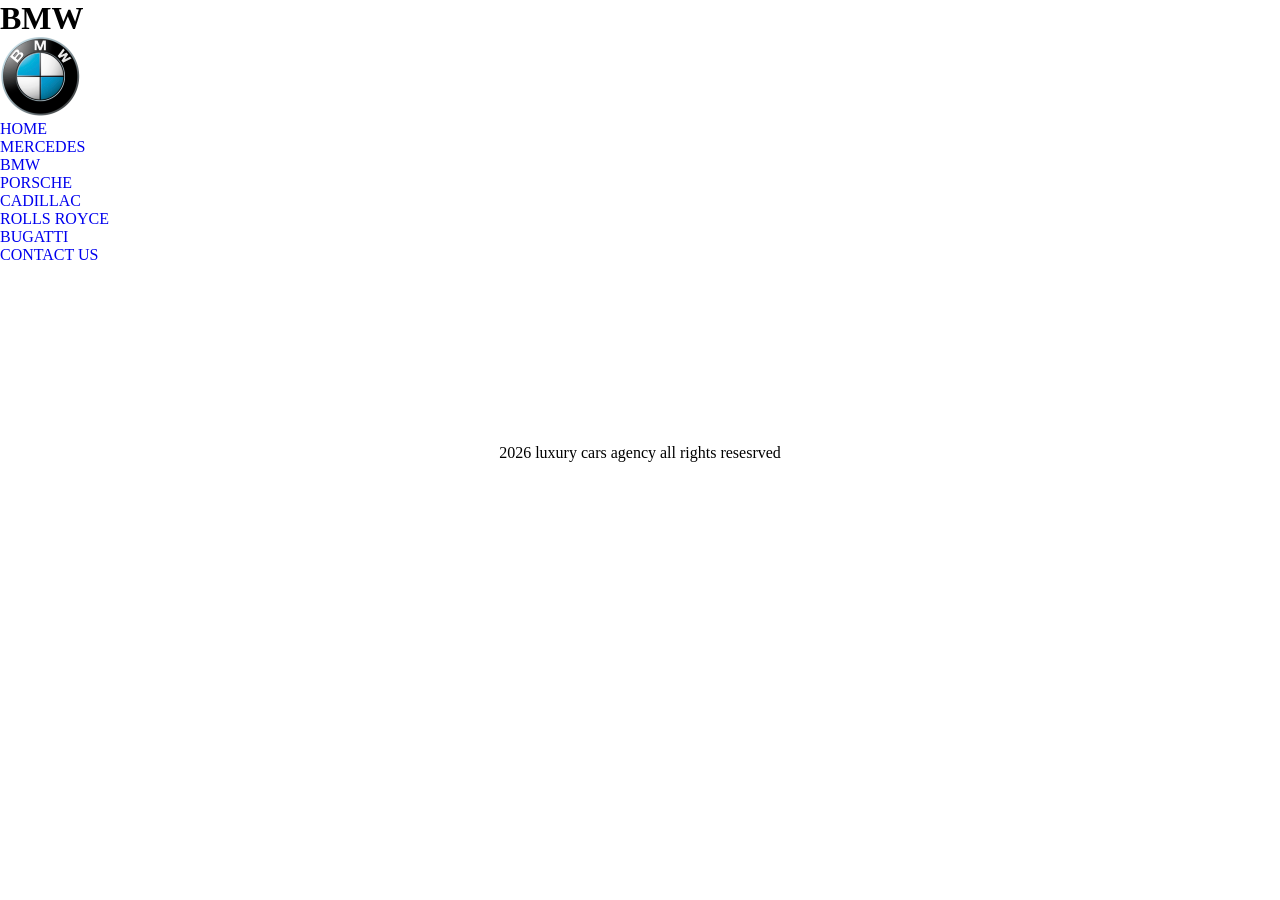
==== BMW.html @ d749b59b "Add files via upload mohamed mahfouz -first upload" ====
<!DOCTYPE html>
<html>
    <head>
    <title>Luxury Cars Agency </title>
    <meta charset="UTF-8" />
    <meta name="description" content="here you can buy comfort" />
    <link rel="stylesheet" href="style.css">
     <meta name="viewport" content="width=device-width, initial-scale=1.0">
</head>
<body class="1">
    <header> 
        <h1> BMW </h1>
        <img src="photos/photo_2026-04-23_11-34-03.jpg" class="logo">
        <nav> 
            <ul>
                 <li><a href="index.html" >HOME</a></li>
                <li><a href="mercedes.html" > MERCEDES </a></li>
                <li><a href="BMW.html" > BMW </a></li>
                <li><a href="porshe.html" > PORSCHE </a> </li>
                <li><a href="cadillac.html" > CADILLAC </a> </li>
                <li><a href="Rolls royce.html"> ROLLS ROYCE </a> </li>
                <li><a href="Bugatti.html" > BUGATTI </a></li>
                <li><a href="contact us.html" > CONTACT US </a></li>
            </ul>
        </nav>
    </header>
 <footer>
        <p>2026 luxury cars agency all rights resesrved </p>
    </footer>
</body>
</html>
---- style.css ----
* {
    margin: 0;
    padding: 0;
    box-sizing: border-box; 
    text-decoration: none;
}
.logo{
    width: 80px;
    height: auto;
    object-fit: contain;
}
body p footer {
    font-family: 'Segoe UI', Tahoma, Geneva, Verdana, sans-serif;
}

























































footer {
    text-align: center;
    padding: 30px;
    color: black;
    margin-top: 150px;
}
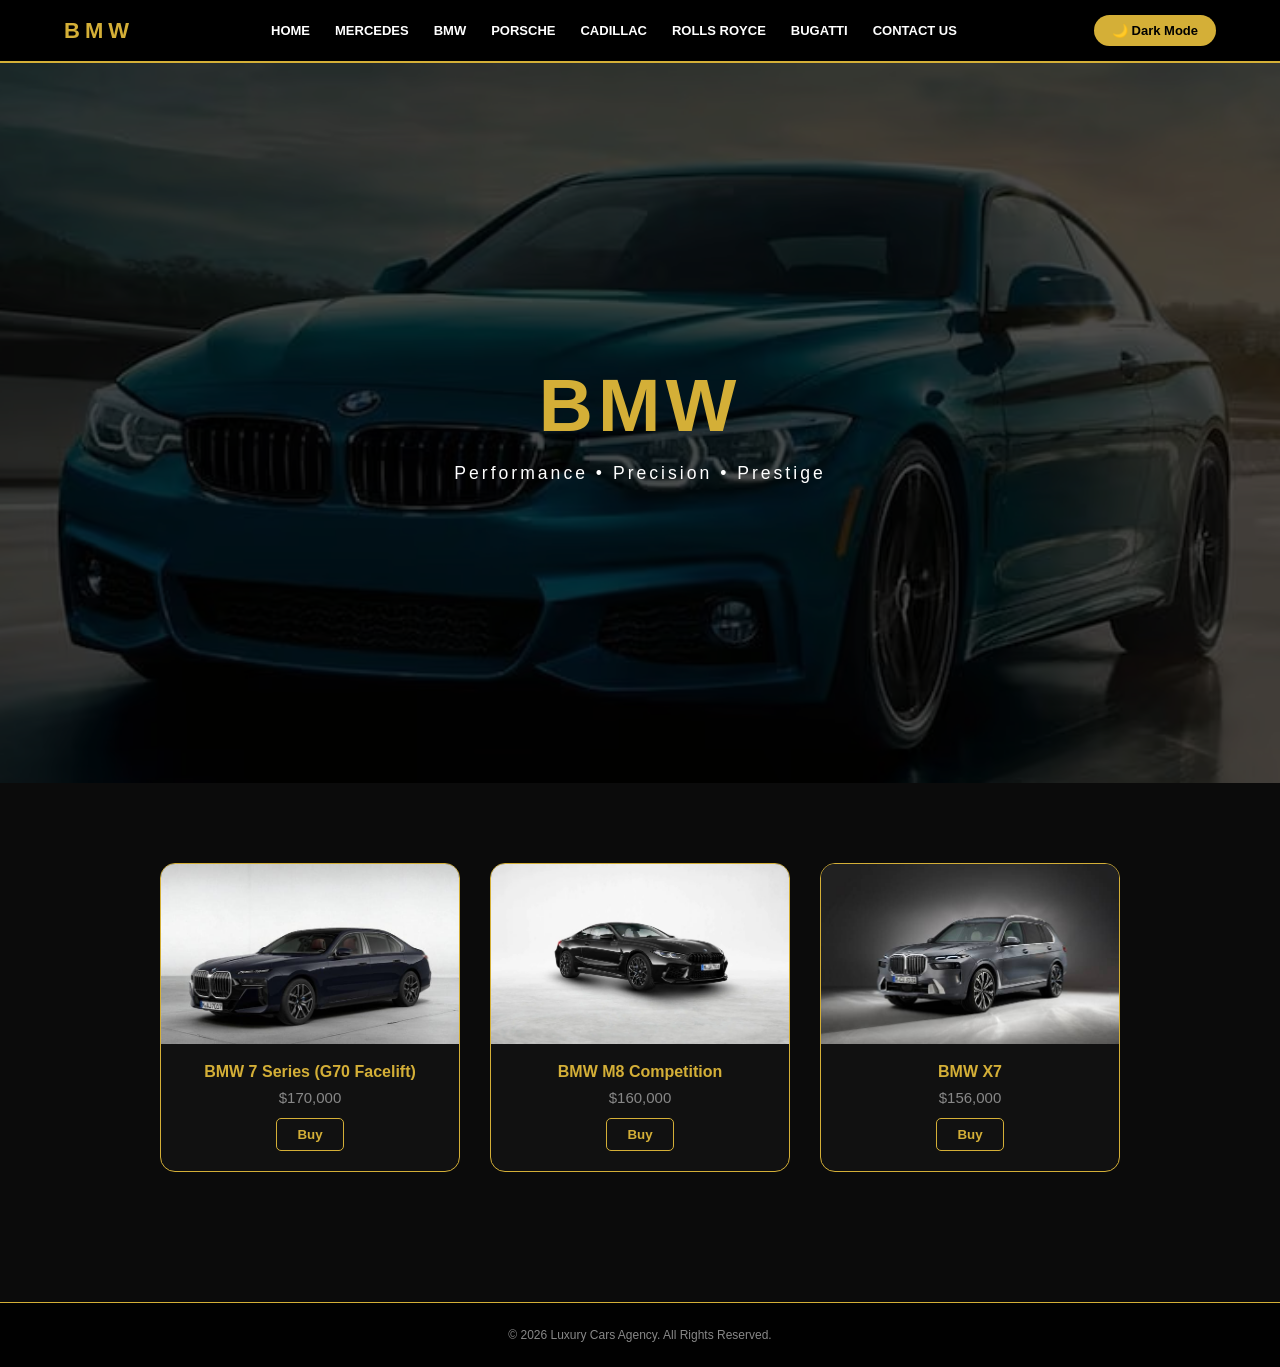
==== commit b0fb007e: "Ahmed Walid" ====
--- a/BMW.html
+++ b/BMW.html
@@ -1,31 +1,73 @@
 <!DOCTYPE html>
-<html>
-    <head>
-    <title>Luxury Cars Agency </title>
-    <meta charset="UTF-8" />
-    <meta name="description" content="here you can buy comfort" />
+<html lang="en">
+<head>
+    <meta charset="UTF-8">
+    <meta name="viewport" content="width=device-width, initial-scale=1.0">
+    <meta name="description" content="Luxury Cars Agency - BMW Collection">
+    <title>BMW | Luxury Cars Agency</title>
     <link rel="stylesheet" href="style.css">
-     <meta name="viewport" content="width=device-width, initial-scale=1.0">
 </head>
-<body class="1">
-    <header> 
-        <h1> BMW </h1>
-        <img src="photos/photo_2026-04-23_11-34-03.jpg" class="logo">
-        <nav> 
+<body>
+
+    <!-- ===== HEADER ===== -->
+    <header id="main-header">
+        <h1 id="site-logo">BMW</h1>
+
+        <nav id="main-nav">
             <ul>
-                 <li><a href="index.html" >HOME</a></li>
-                <li><a href="mercedes.html" > MERCEDES </a></li>
-                <li><a href="BMW.html" > BMW </a></li>
-                <li><a href="porshe.html" > PORSCHE </a> </li>
-                <li><a href="cadillac.html" > CADILLAC </a> </li>
-                <li><a href="Rolls royce.html"> ROLLS ROYCE </a> </li>
-                <li><a href="Bugatti.html" > BUGATTI </a></li>
-                <li><a href="contact us.html" > CONTACT US </a></li>
+                <li><a href="index.html">HOME</a></li>
+                <li><a href="mercedes.html">MERCEDES</a></li>
+                <li><a href="BMW.html">BMW</a></li>
+                <li><a href="porshe.html">PORSCHE</a></li>
+                <li><a href="cadillac.html">CADILLAC</a></li>
+                <li><a href="Rolls royce.html">ROLLS ROYCE</a></li>
+                <li><a href="Bugatti.html">BUGATTI</a></li>
+                <li><a href="contact us.html">CONTACT US</a></li>
             </ul>
         </nav>
+
+        <!-- Theme Toggle - Top Right -->
+        <button id="theme-btn">🌙 Dark Mode</button>
     </header>
- <footer>
-        <p>2026 luxury cars agency all rights resesrved </p>
+
+    <!-- ===== HERO SECTION ===== -->
+    <section id="hero-section" style="background-image: url('photos/2020-BMW-M5-Driving-Down-Highway.avif');">
+        <div class="hero-overlay"></div>
+        <h2 class="hero-title">BMW</h2>
+        <p class="hero-subtitle">Performance • Precision • Prestige</p>
+    </section>
+
+    <!-- ===== CARS GRID ===== -->
+    <section id="cars-section">
+
+        <div class="car-card" id="card-bmw-7series">
+            <img class="car-image" src="photos/bmw 7.jpg" alt="BMW 7 Series">
+            <h3 class="car-name">BMW 7 Series (G70 Facelift)</h3>
+            <p class="car-price">$170,000</p>
+            <button class="btn-buy">Buy</button>
+        </div>
+
+        <div class="car-card" id="card-bmw-m8">
+            <img class="car-image" src="photos/bmw m8.jpg" alt="BMW M8 Competition">
+            <h3 class="car-name">BMW M8 Competition</h3>
+            <p class="car-price">$160,000</p>
+            <button class="btn-buy">Buy</button>
+        </div>
+
+        <div class="car-card" id="card-bmw-x7">
+            <img class="car-image" src="photos/bmw x7.jpg" alt="BMW X7">
+            <h3 class="car-name">BMW X7</h3>
+            <p class="car-price">$156,000</p>
+            <button class="btn-buy">Buy</button>
+        </div>
+
+    </section>
+
+    <!-- ===== FOOTER ===== -->
+    <footer id="main-footer">
+        <p>&copy; 2026 Luxury Cars Agency. All Rights Reserved.</p>
     </footer>
+
+    <script src="Java Script.js"></script>
 </body>
 </html>
--- a/style.css
+++ b/style.css
@@ -1,77 +1,357 @@
+/* ===========================
+   LUXURY CARS AGENCY - style.css
+   =========================== */
+ 
+/* --- CSS Variables (Dark Mode Default) --- */
+:root {
+    --bg-image: url('photos/photo_2026-04-23_11-04-12.jpg');
+    --bg-color: #0b0b0b;
+    --header-bg: rgba(0, 0, 0, 0.95);
+    --accent-color: #d4af37;
+    --text-primary: #ffffff;
+    --text-secondary: #888888;
+    --border-color: #333333;
+    --card-bg: #111111;
+    --overlay: rgba(0, 0, 0, 0.7);
+    --overlay-color: rgba(26, 26, 26, 0.85);
+    --input-bg: rgba(255, 255, 255, 0.05);
+}
+
+/* --- Light Mode Variables --- */
+[data-theme="light"] {
+    --bg-color: #f4f4f4;
+    --header-bg: #ffffff;
+    --accent-color: #005f73;
+    --text-primary: #222222;
+    --text-secondary: #555555;
+    --border-color: #dddddd;
+    --card-bg: #f8f9fa;
+    --overlay: rgba(255, 255, 255, 0.4);
+    --overlay-color: rgba(245, 245, 245, 0.95);
+    --input-bg: #ffffff;
+}
+ 
+/* --- Reset --- */
 * {
     margin: 0;
     padding: 0;
-    box-sizing: border-box; 
+    box-sizing: border-box;
     text-decoration: none;
 }
-.logo{
-    width: 80px;
-    height: auto;
-    object-fit: contain;
-}
-body p footer {
+ 
+/* --- Body --- */
+body {
+    background-color: var(--bg-color);
+    color: var(--text-primary);
     font-family: 'Segoe UI', Tahoma, Geneva, Verdana, sans-serif;
-}
-
-
-
-
-
-
-
-
-
-
-
-
-
-
-
-
-
-
-
-
-
-
-
-
-
-
-
-
-
-
-
-
-
-
-
-
-
-
-
-
-
-
-
-
-
-
-
-
-
-
-
-
-
-
-
-
-
-footer {
+    transition: all 0.4s ease;
+    overflow-x: hidden;
+}
+ 
+/* ===========================
+   HEADER
+   =========================== */
+#main-header {
+    display: flex;
+    justify-content: space-between;
+    align-items: center;
+    padding: 15px 5%;
+    background-color: var(--header-bg);
+    border-bottom: 2px solid var(--accent-color);
+    position: sticky;
+    top: 0;
+    z-index: 1000;
+    transition: background-color 0.4s;
+}
+ 
+#site-logo {
+    color: var(--accent-color);
+    letter-spacing: 5px;
+    font-size: 22px;
+    font-weight: bold;
+}
+ 
+/* --- Theme Toggle Button (Top Right) --- */
+#theme-btn {
+    background: var(--accent-color);
+    color: #000;
+    border: none;
+    padding: 8px 18px;
+    border-radius: 20px;
+    cursor: pointer;
+    font-weight: bold;
+    font-size: 13px;
+    transition: 0.3s;
+    white-space: nowrap;
+    order: 3;
+}
+ 
+#theme-btn:hover {
+    opacity: 0.85;
+    transform: translateY(-1px);
+}
+ 
+/* --- Navigation --- */
+#main-nav{
+    /* position: absolute;
+    left: 50%;
+    transform: translateX(-50%); */
+}
+#main-nav ul {
+    list-style: none;
+    padding: 0;
+    display: flex;
+    flex-wrap: wrap;
+    gap: 5px;
+}
+
+#main-nav ul li a {
+    display: inline-block;
+    color: var(--text-primary);
+    font-weight: bold;
+    font-size: 13px;
+    padding: 5px 10px;
+    transition: 0.3s;
+    text-decoration: none;
+}
+ 
+#main-nav ul li a:hover {
+    color: var(--accent-color);
+    transform: scale(1.2);
+
+}
+ 
+/* ===========================
+   HERO SECTION
+   =========================== */
+#hero-section {
+    height: 80vh;
+    background-size: cover;
+    background-position: center;
+    background-attachment: fixed;
+    display: flex;
+    flex-direction: column;
+    justify-content: center;
+    align-items: center;
+    position: relative;
     text-align: center;
-    padding: 30px;
-    color: black;
-    margin-top: 150px;
+}
+ 
+#hero-section .hero-overlay {
+    position: absolute;
+    width: 100%;
+    height: 100%;
+    background: var(--overlay);
+}
+ 
+#hero-section .hero-title {
+    font-size: clamp(36px, 7vw, 75px);
+    color: var(--accent-color);
+    z-index: 1;
+    text-transform: uppercase;
+    letter-spacing: 5px;
+}
+ 
+#hero-section .hero-subtitle {
+    z-index: 1;
+    font-size: 1.1rem;
+    letter-spacing: 3px;
+    margin-top: 15px;
+    color: var(--text-primary);
+}
+ 
+/* ===========================
+   CARS GRID SECTION
+   =========================== */
+#cars-section {
+    display: flex;
+    flex-wrap: wrap;
+    justify-content: center;
+    gap: 30px;
+    padding: 80px 20px;
+}
+ 
+/* --- Car Card --- */
+.car-card {
+    width: 300px;
+    background: var(--card-bg);
+    border: 1px solid var(--accent-color);
+    border-radius: 15px;
+    overflow: hidden;
+    transition: 0.4s;
+    text-align: center;
+    padding-bottom: 20px;
+}
+ 
+.car-card:hover {
+    transform: translateY(-10px);
+    box-shadow: 0 10px 25px rgba(0, 0, 0, 0.35);
+}
+ 
+.car-card .car-image {
+    width: 100%;
+    height: 180px;
+    object-fit: cover;
+}
+ 
+.car-card .car-name {
+    margin: 15px 10px 8px;
+    color: var(--accent-color);
+    font-size: 16px;
+}
+ 
+.car-card .car-price {
+    color: var(--text-secondary);
+    margin-bottom: 12px;
+    font-size: 15px;
+}
+ 
+.btn-buy {
+    padding: 8px 20px;
+    background: transparent;
+    border: 1px solid var(--accent-color);
+    color: var(--accent-color);
+    cursor: pointer;
+    font-weight: bold;
+    border-radius: 5px;
+    transition: 0.3s;
+}
+ 
+.btn-buy:hover {
+    background: var(--accent-color);
+    color: #fff;
+}
+ 
+/* ===========================
+   INDEX PAGE - MAIN SECTIONS
+   =========================== */
+.index-body{
+
+    background-image: var(--bg-image);
+    background-size: cover;
+    background-attachment: fixed;
+    background-position: center;
+    font-family: 'Segoe UI', Tahoma, Geneva, Verdana, sans-serif;
+    color: var(--main-text);
+    margin: 0;
+    padding: 0;
+    transition: all 0.5s ease; 
+
+}
+
+#main-content {
+    padding: 20px;
+}
+ 
+.content-section {
+    background: var(--overlay-color);
+    backdrop-filter: blur(10px);
+    border: 1px solid var(--accent-color);
+    border-radius: 15px;
+    padding: 40px;
+    margin: 40px auto;
+    width: 70%;
+    text-align: center;
+    color: var(--accent-color);
+}
+ 
+#welcome-section h2,
+#audio-section span,
+#search-section h2,
+#booking-section h2 {
+    color: var(--accent-color);
+    letter-spacing: 2px;
+    margin-bottom: 15px;
+    display: block;
+}
+ 
+#welcome-section p {
+    color: var(--text-primary);
+    line-height: 1.8;
+    font-size: 15px;
+}
+ 
+/* --- Forms (Search & Book) --- */
+.search-form,
+.booking-form {
+    display: flex;
+    flex-wrap: wrap;
+    justify-content: center;
+    gap: 10px;
+    margin-top: 20px;
+}
+ 
+.search-form select,
+.search-form input,
+.booking-form input,
+.booking-form select {
+    background: var(--input-bg);
+    border: 1px solid var(--accent-color);
+    color: var(--text-primary);
+    padding: 12px;
+    border-radius: 5px;
+    width: 220px;
+    font-size: 14px;
+}
+ 
+.btn-luxury {
+    background-color: var(--accent-color);
+    color: #000;
+    border: none;
+    padding: 12px 30px;
+    font-weight: bold;
+    cursor: pointer;
+    transition: 0.4s;
+    border-radius: 5px;
+    text-transform: uppercase;
+}
+ 
+.btn-luxury:hover {
+    transform: translateY(-2px);
+    filter: brightness(1.15);
+}
+ 
+/* ===========================
+   CONTACT PAGE
+   =========================== */
+
+/* ===========================
+   FOOTER
+   =========================== */
+#main-footer {
+    background-color: var(--header-bg);
+    padding: 25px;
+    text-align: center;
+    border-top: 1px solid var(--accent-color);
+    font-size: 12px;
+    color: var(--text-secondary);
+    margin-top: 50px;
+}
+ 
+/* ===========================
+   RESPONSIVE
+   =========================== */
+@media (max-width: 768px) {
+    #main-header {
+        flex-direction: column;
+        gap: 12px;
+        text-align: center;
+    }
+ 
+    #theme-btn {
+        order: 0;
+        align-self: flex-end;
+    }
+ 
+    .content-section {
+        width: 90%;
+        padding: 25px;
+    }
+ 
+    .search-form select,
+    .search-form input,
+    .booking-form input,
+    .booking-form select {
+        width: 100%;
+    }
 }
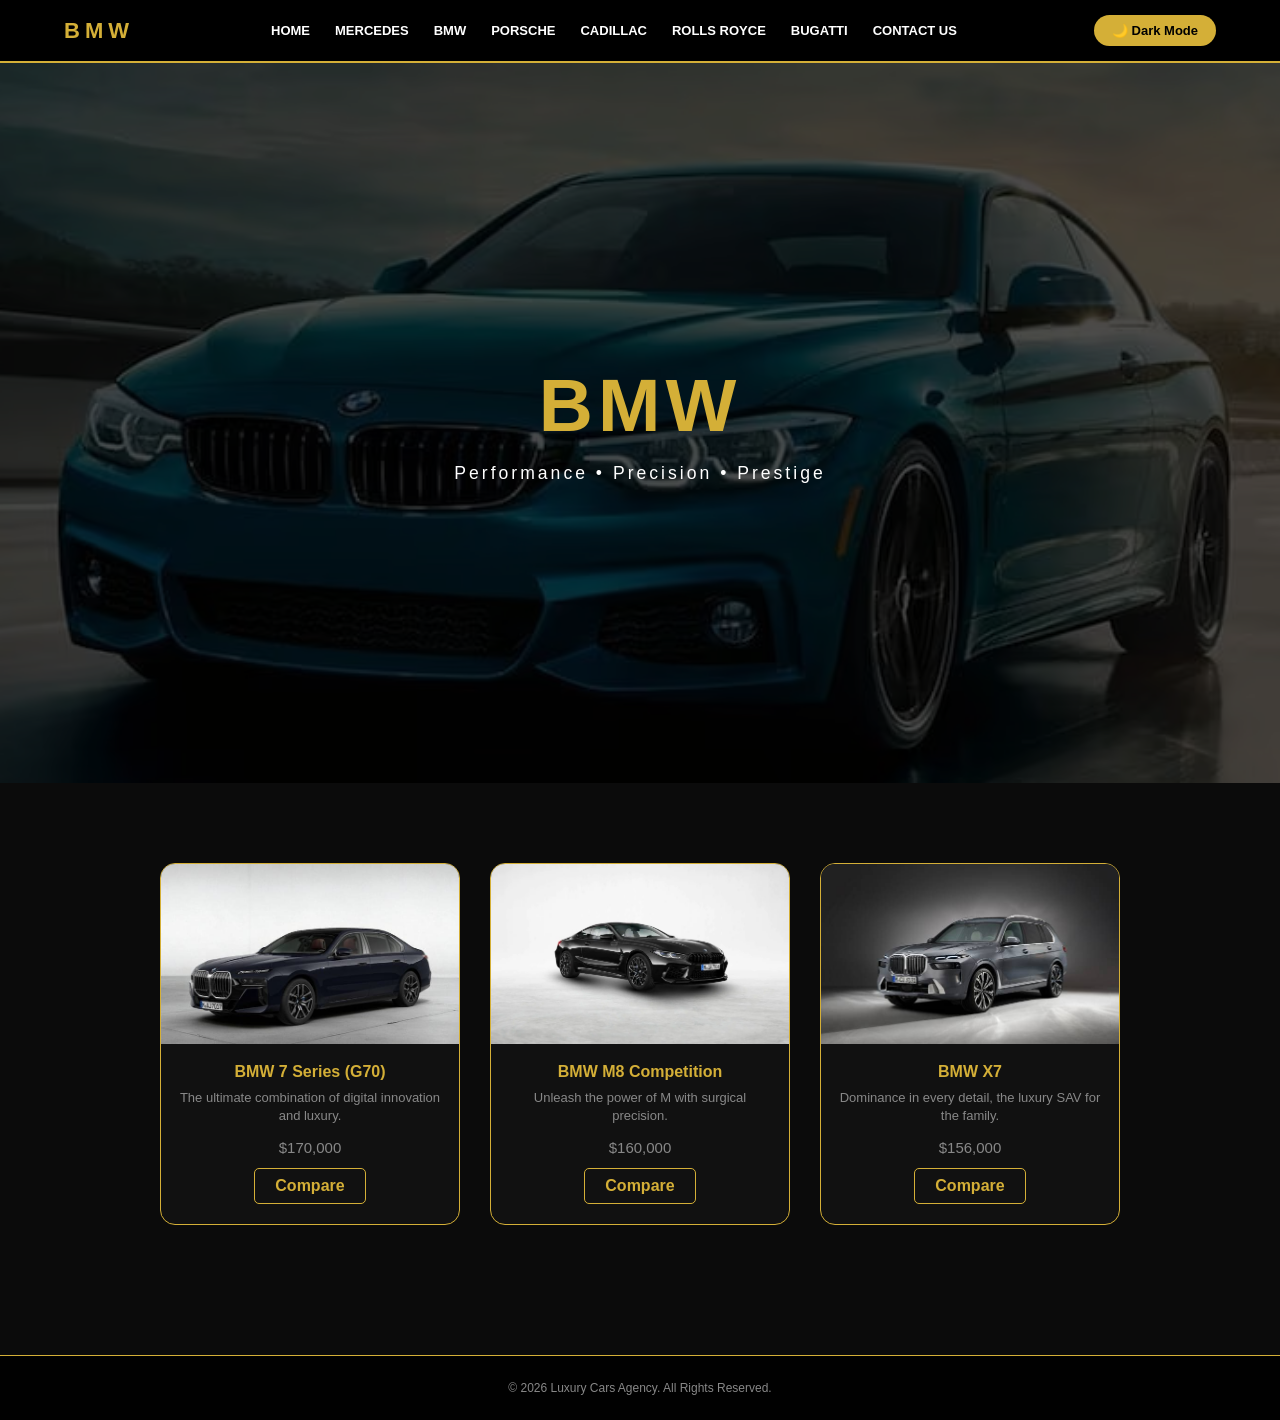
==== commit 204b5505: "mohamed mahfouz (compare file+change layouts+validation)" ====
--- a/BMW.html
+++ b/BMW.html
@@ -15,14 +15,14 @@
 
         <nav id="main-nav">
             <ul>
-                <li><a href="index.html">HOME</a></li>
-                <li><a href="mercedes.html">MERCEDES</a></li>
-                <li><a href="BMW.html">BMW</a></li>
-                <li><a href="porshe.html">PORSCHE</a></li>
-                <li><a href="cadillac.html">CADILLAC</a></li>
-                <li><a href="Rolls royce.html">ROLLS ROYCE</a></li>
-                <li><a href="Bugatti.html">BUGATTI</a></li>
-                <li><a href="contact us.html">CONTACT US</a></li>
+               <li><a href="index.html" >HOME</a></li>
+                <li><a href="mercedes.html" > MERCEDES </a></li>
+                <li><a href="BMW.html" > BMW </a></li>
+                <li><a href="porshe.html" > PORSCHE </a> </li>
+                <li><a href="cadillac.html" > CADILLAC </a> </li>
+                <li><a href="Rolls Royce.html"> ROLLS ROYCE </a> </li>
+                <li><a href="Bugatti.html" > BUGATTI </a></li>
+                <li><a href="contact us.html" > CONTACT US </a></li>
             </ul>
         </nav>
 
@@ -38,36 +38,44 @@
     </section>
 
     <!-- ===== CARS GRID ===== -->
-    <section id="cars-section">
+<section id="cars-section">
 
-        <div class="car-card" id="card-bmw-7series">
-            <img class="car-image" src="photos/bmw 7.jpg" alt="BMW 7 Series">
-            <h3 class="car-name">BMW 7 Series (G70 Facelift)</h3>
-            <p class="car-price">$170,000</p>
-            <button class="btn-buy">Buy</button>
-        </div>
+    <!-- السيارة الأولى -->
+    <div class="car-card" id="card-bmw-7series">
+        <img class="car-image" src="photos/bmw 7.jpg" alt="BMW 7 Series">
+        <h3 class="car-name">BMW 7 Series (G70)</h3>
+        <!-- سطر الوصف -->
+        <p class="car-description">The ultimate combination of digital innovation and luxury.</p>
+        <p class="car-price">$170,000</p>
+        <!-- رابط المقارنة -->
+        <a href="compare.html" class="btn-buy" style="text-decoration: none; display: inline-block;">Compare</a>
+    </div>
 
-        <div class="car-card" id="card-bmw-m8">
-            <img class="car-image" src="photos/bmw m8.jpg" alt="BMW M8 Competition">
-            <h3 class="car-name">BMW M8 Competition</h3>
-            <p class="car-price">$160,000</p>
-            <button class="btn-buy">Buy</button>
-        </div>
+    <!-- السيارة الثانية -->
+    <div class="car-card" id="card-bmw-m8">
+        <img class="car-image" src="photos/bmw m8.jpg" alt="BMW M8 Competition">
+        <h3 class="car-name">BMW M8 Competition</h3>
+        <p class="car-description">Unleash the power of M with surgical precision.</p>
+        <p class="car-price">$160,000</p>
+        <a href="compare.html" class="btn-buy" style="text-decoration: none; display: inline-block;">Compare</a>
+    </div>
 
-        <div class="car-card" id="card-bmw-x7">
-            <img class="car-image" src="photos/bmw x7.jpg" alt="BMW X7">
-            <h3 class="car-name">BMW X7</h3>
-            <p class="car-price">$156,000</p>
-            <button class="btn-buy">Buy</button>
-        </div>
+    <!-- السيارة الثالثة -->
+    <div class="car-card" id="card-bmw-x7">
+        <img class="car-image" src="photos/bmw x7.jpg" alt="BMW X7">
+        <h3 class="car-name">BMW X7</h3>
+        <p class="car-description">Dominance in every detail, the luxury SAV for the family.</p>
+        <p class="car-price">$156,000</p>
+        <a href="compare.html" class="btn-buy" style="text-decoration: none; display: inline-block;">Compare</a>
+    </div>
 
-    </section>
+</section>
 
     <!-- ===== FOOTER ===== -->
     <footer id="main-footer">
         <p>&copy; 2026 Luxury Cars Agency. All Rights Reserved.</p>
     </footer>
 
-    <script src="Java Script.js"></script>
+    <script src="java script.js"></script>
 </body>
 </html>
--- a/style.css
+++ b/style.css
@@ -47,7 +47,20 @@
     transition: all 0.4s ease;
     overflow-x: hidden;
 }
- 
+
+/* تعديل الـ Body */
+body {
+    display: flex;
+    flex-direction: column;
+    min-height: 100vh; /* يخلي الجسم دايماً واخد طول الشاشة */
+    margin: 0;
+}
+
+/* تعديل الـ Main */
+main {
+    flex: 1; /* دي أهم خاصية: بتخلي الـ main يمط وياخد كل المساحة الفاضية ويزق الفوتر لتحت */
+}
+
 /* ===========================
    HEADER
    =========================== */
@@ -199,7 +212,18 @@
     color: var(--accent-color);
     font-size: 16px;
 }
- 
+
+/* ضيف ده تحت ستايل الـ .car-name */
+.car-card .car-description {
+    font-size: 13px;
+    color: var(--text-secondary);
+    padding: 0 15px;
+    margin-bottom: 10px;
+    line-height: 1.4;
+    height: 40px; /* توحيد الارتفاع عشان الكروت تبان صف واحد */
+    overflow: hidden;
+}
+
 .car-card .car-price {
     color: var(--text-secondary);
     margin-bottom: 12px;
@@ -354,4 +378,43 @@
     .booking-form select {
         width: 100%;
     }
-}+}
+
+/* الـ Layout الطبيعي (Dark Mode) مثلاً يكون Grid */
+#cars-section {
+    display: flex;
+    flex-wrap: wrap;
+    flex-direction: row; /* العناصر جنب بعض */
+}
+
+/* --- التغيير اللي هيحصل لما تضغط الزرار (alt-layout) --- */
+/* مثلاً هنخلي العربيات تظهر تحت بعض بشكل طولي (List View) بدل (Grid View) */
+.alt-layout #cars-section {
+    flex-direction: column; 
+    align-items: center;
+}
+
+.alt-layout .car-card {
+    width: 80%; /* الكارت يكبر وياخد عرض الصفحة */
+    display: flex; /* يخلي الصورة جنب الكلام */
+    text-align: left;
+    align-items: center;
+    padding: 10px;
+}
+
+.alt-layout .car-image {
+    width: 300px; /* تصغير الصورة شوية في وضع القائمة */
+    height: 150px;
+    margin-right: 20px;
+}
+
+/* ممكن كمان نغير مكان الـ Navigation */
+.alt-layout #main-header {
+    flex-direction: column; /* المنيو تنزل تحت اللوجو */
+    height: auto;
+}
+
+.cfooter{margin-top:  70px;}
+
+
+#op{color:var(--accent-color) ;}
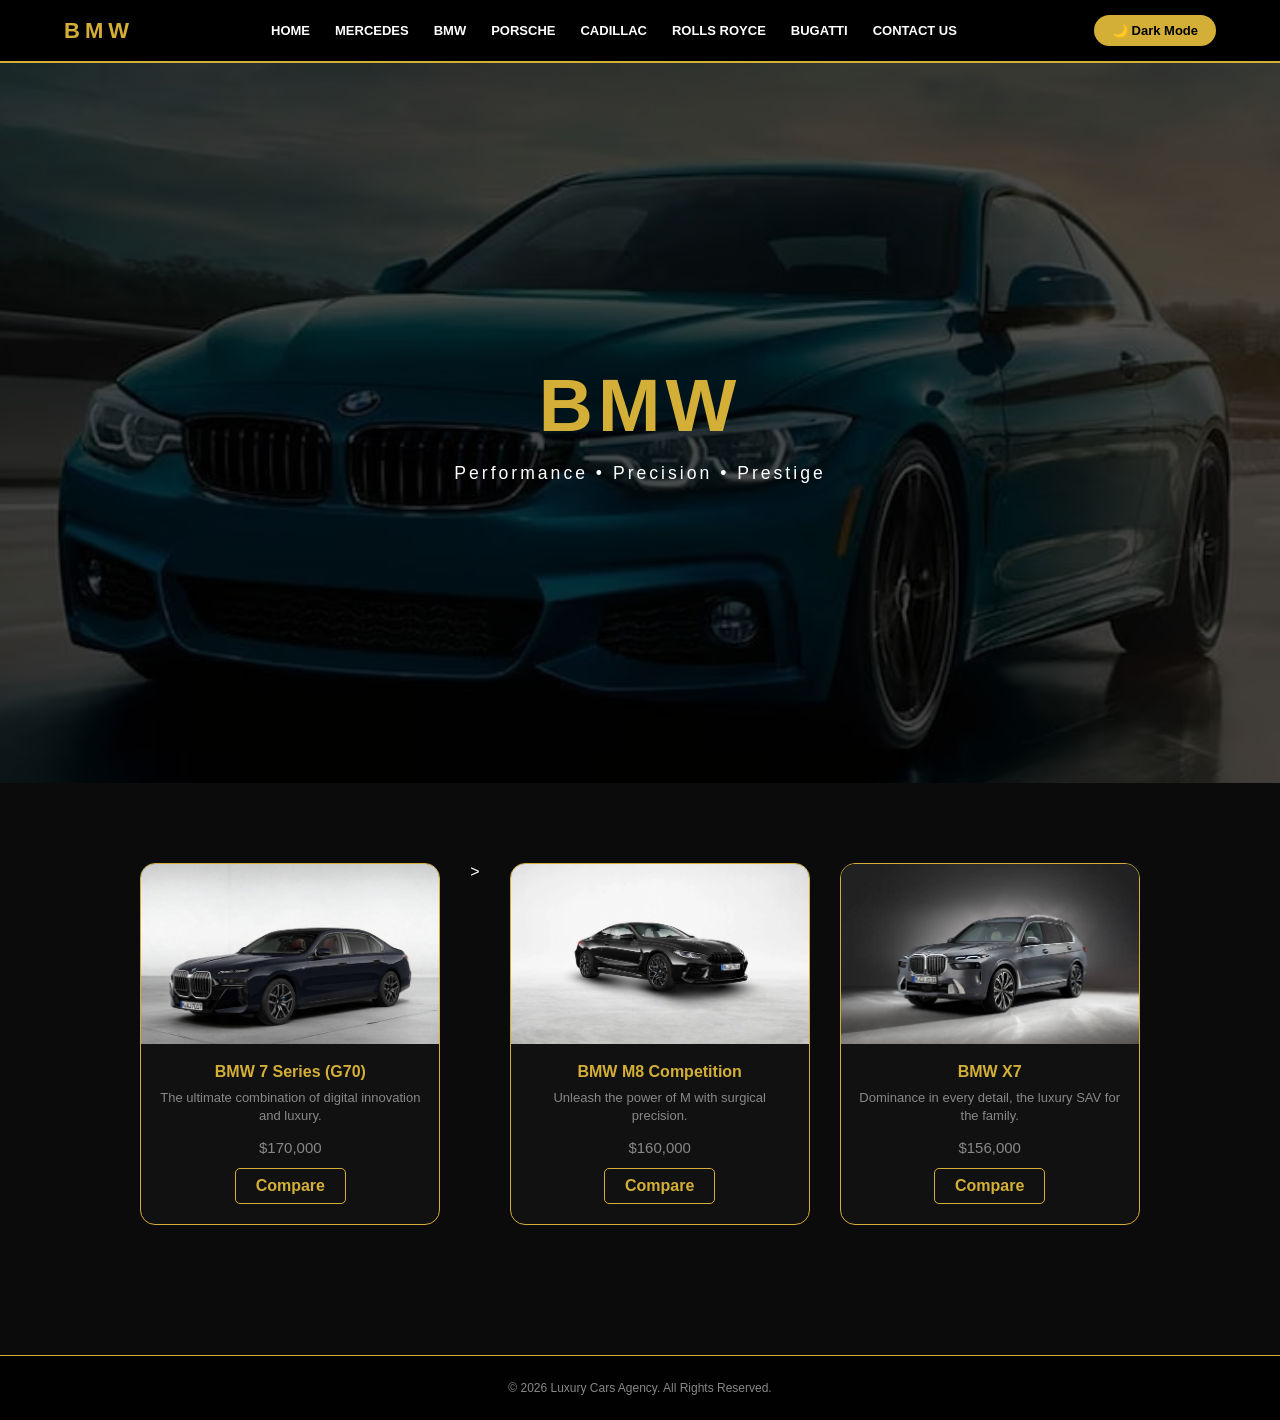
==== commit a1def7fb: "mohamedmahfouz(clean files)" ====
--- a/BMW.html
+++ b/BMW.html
@@ -9,7 +9,6 @@
 </head>
 <body>
 
-    <!-- ===== HEADER ===== -->
     <header id="main-header">
         <h1 id="site-logo">BMW</h1>
 
@@ -20,38 +19,30 @@
                 <li><a href="BMW.html" > BMW </a></li>
                 <li><a href="porshe.html" > PORSCHE </a> </li>
                 <li><a href="cadillac.html" > CADILLAC </a> </li>
-                <li><a href="Rolls Royce.html"> ROLLS ROYCE </a> </li>
+                <li><a href="Rolls royce.html"> ROLLS ROYCE </a> </li>
                 <li><a href="Bugatti.html" > BUGATTI </a></li>
                 <li><a href="contact us.html" > CONTACT US </a></li>
             </ul>
         </nav>
 
-        <!-- Theme Toggle - Top Right -->
         <button id="theme-btn">🌙 Dark Mode</button>
     </header>
 
-    <!-- ===== HERO SECTION ===== -->
     <section id="hero-section" style="background-image: url('photos/2020-BMW-M5-Driving-Down-Highway.avif');">
         <div class="hero-overlay"></div>
         <h2 class="hero-title">BMW</h2>
         <p class="hero-subtitle">Performance • Precision • Prestige</p>
     </section>
-
-    <!-- ===== CARS GRID ===== -->
 <section id="cars-section">
 
-    <!-- السيارة الأولى -->
     <div class="car-card" id="card-bmw-7series">
         <img class="car-image" src="photos/bmw 7.jpg" alt="BMW 7 Series">
         <h3 class="car-name">BMW 7 Series (G70)</h3>
-        <!-- سطر الوصف -->
         <p class="car-description">The ultimate combination of digital innovation and luxury.</p>
         <p class="car-price">$170,000</p>
-        <!-- رابط المقارنة -->
         <a href="compare.html" class="btn-buy" style="text-decoration: none; display: inline-block;">Compare</a>
     </div>
-
-    <!-- السيارة الثانية -->
+>
     <div class="car-card" id="card-bmw-m8">
         <img class="car-image" src="photos/bmw m8.jpg" alt="BMW M8 Competition">
         <h3 class="car-name">BMW M8 Competition</h3>
@@ -60,7 +51,6 @@
         <a href="compare.html" class="btn-buy" style="text-decoration: none; display: inline-block;">Compare</a>
     </div>
 
-    <!-- السيارة الثالثة -->
     <div class="car-card" id="card-bmw-x7">
         <img class="car-image" src="photos/bmw x7.jpg" alt="BMW X7">
         <h3 class="car-name">BMW X7</h3>
@@ -70,12 +60,10 @@
     </div>
 
 </section>
-
-    <!-- ===== FOOTER ===== -->
     <footer id="main-footer">
         <p>&copy; 2026 Luxury Cars Agency. All Rights Reserved.</p>
     </footer>
 
-    <script src="java script.js"></script>
+    <script src="script.js"></script>
 </body>
 </html>
--- a/style.css
+++ b/style.css
@@ -1,8 +1,4 @@
-/* ===========================
-   LUXURY CARS AGENCY - style.css
-   =========================== */
- 
-/* --- CSS Variables (Dark Mode Default) --- */
+
 :root {
     --bg-image: url('photos/photo_2026-04-23_11-04-12.jpg');
     --bg-color: #0b0b0b;
@@ -17,7 +13,6 @@
     --input-bg: rgba(255, 255, 255, 0.05);
 }
 
-/* --- Light Mode Variables --- */
 [data-theme="light"] {
     --bg-color: #f4f4f4;
     --header-bg: #ffffff;
@@ -30,16 +25,14 @@
     --overlay-color: rgba(245, 245, 245, 0.95);
     --input-bg: #ffffff;
 }
- 
-/* --- Reset --- */
+
 * {
     margin: 0;
     padding: 0;
     box-sizing: border-box;
     text-decoration: none;
 }
- 
-/* --- Body --- */
+
 body {
     background-color: var(--bg-color);
     color: var(--text-primary);
@@ -48,22 +41,16 @@
     overflow-x: hidden;
 }
 
-/* تعديل الـ Body */
 body {
     display: flex;
     flex-direction: column;
-    min-height: 100vh; /* يخلي الجسم دايماً واخد طول الشاشة */
+    min-height: 100vh;
     margin: 0;
 }
-
-/* تعديل الـ Main */
 main {
-    flex: 1; /* دي أهم خاصية: بتخلي الـ main يمط وياخد كل المساحة الفاضية ويزق الفوتر لتحت */
-}
-
-/* ===========================
-   HEADER
-   =========================== */
+    flex: 1;
+}
+
 #main-header {
     display: flex;
     justify-content: space-between;
@@ -76,15 +63,14 @@
     z-index: 1000;
     transition: background-color 0.4s;
 }
- 
+
 #site-logo {
     color: var(--accent-color);
     letter-spacing: 5px;
     font-size: 22px;
     font-weight: bold;
 }
- 
-/* --- Theme Toggle Button (Top Right) --- */
+
 #theme-btn {
     background: var(--accent-color);
     color: #000;
@@ -98,18 +84,16 @@
     white-space: nowrap;
     order: 3;
 }
- 
+
 #theme-btn:hover {
     opacity: 0.85;
     transform: translateY(-1px);
 }
- 
-/* --- Navigation --- */
-#main-nav{
-    /* position: absolute;
-    left: 50%;
-    transform: translateX(-50%); */
-}
+
+#main-nav {
+   
+}
+
 #main-nav ul {
     list-style: none;
     padding: 0;
@@ -127,16 +111,13 @@
     transition: 0.3s;
     text-decoration: none;
 }
- 
+
 #main-nav ul li a:hover {
     color: var(--accent-color);
     transform: scale(1.2);
 
 }
- 
-/* ===========================
-   HERO SECTION
-   =========================== */
+
 #hero-section {
     height: 80vh;
     background-size: cover;
@@ -149,14 +130,14 @@
     position: relative;
     text-align: center;
 }
- 
+
 #hero-section .hero-overlay {
     position: absolute;
     width: 100%;
     height: 100%;
     background: var(--overlay);
 }
- 
+
 #hero-section .hero-title {
     font-size: clamp(36px, 7vw, 75px);
     color: var(--accent-color);
@@ -164,7 +145,7 @@
     text-transform: uppercase;
     letter-spacing: 5px;
 }
- 
+
 #hero-section .hero-subtitle {
     z-index: 1;
     font-size: 1.1rem;
@@ -172,10 +153,7 @@
     margin-top: 15px;
     color: var(--text-primary);
 }
- 
-/* ===========================
-   CARS GRID SECTION
-   =========================== */
+
 #cars-section {
     display: flex;
     flex-wrap: wrap;
@@ -183,8 +161,7 @@
     gap: 30px;
     padding: 80px 20px;
 }
- 
-/* --- Car Card --- */
+
 .car-card {
     width: 300px;
     background: var(--card-bg);
@@ -195,32 +172,31 @@
     text-align: center;
     padding-bottom: 20px;
 }
- 
+
 .car-card:hover {
     transform: translateY(-10px);
     box-shadow: 0 10px 25px rgba(0, 0, 0, 0.35);
 }
- 
+
 .car-card .car-image {
     width: 100%;
     height: 180px;
     object-fit: cover;
 }
- 
+
 .car-card .car-name {
     margin: 15px 10px 8px;
     color: var(--accent-color);
     font-size: 16px;
 }
 
-/* ضيف ده تحت ستايل الـ .car-name */
 .car-card .car-description {
     font-size: 13px;
     color: var(--text-secondary);
     padding: 0 15px;
     margin-bottom: 10px;
     line-height: 1.4;
-    height: 40px; /* توحيد الارتفاع عشان الكروت تبان صف واحد */
+    height: 40px;
     overflow: hidden;
 }
 
@@ -229,7 +205,7 @@
     margin-bottom: 12px;
     font-size: 15px;
 }
- 
+
 .btn-buy {
     padding: 8px 20px;
     background: transparent;
@@ -240,16 +216,13 @@
     border-radius: 5px;
     transition: 0.3s;
 }
- 
+
 .btn-buy:hover {
     background: var(--accent-color);
     color: #fff;
 }
- 
-/* ===========================
-   INDEX PAGE - MAIN SECTIONS
-   =========================== */
-.index-body{
+
+.index-body {
 
     background-image: var(--bg-image);
     background-size: cover;
@@ -259,14 +232,14 @@
     color: var(--main-text);
     margin: 0;
     padding: 0;
-    transition: all 0.5s ease; 
+    transition: all 0.5s ease;
 
 }
 
 #main-content {
     padding: 20px;
 }
- 
+
 .content-section {
     background: var(--overlay-color);
     backdrop-filter: blur(10px);
@@ -278,7 +251,7 @@
     text-align: center;
     color: var(--accent-color);
 }
- 
+
 #welcome-section h2,
 #audio-section span,
 #search-section h2,
@@ -288,14 +261,13 @@
     margin-bottom: 15px;
     display: block;
 }
- 
+
 #welcome-section p {
     color: var(--text-primary);
     line-height: 1.8;
     font-size: 15px;
 }
- 
-/* --- Forms (Search & Book) --- */
+
 .search-form,
 .booking-form {
     display: flex;
@@ -304,7 +276,8 @@
     gap: 10px;
     margin-top: 20px;
 }
- 
+
+
 .search-form select,
 .search-form input,
 .booking-form input,
@@ -316,8 +289,9 @@
     border-radius: 5px;
     width: 220px;
     font-size: 14px;
-}
- 
+    color: #000;
+}
+
 .btn-luxury {
     background-color: var(--accent-color);
     color: #000;
@@ -329,19 +303,12 @@
     border-radius: 5px;
     text-transform: uppercase;
 }
- 
+
 .btn-luxury:hover {
     transform: translateY(-2px);
     filter: brightness(1.15);
 }
- 
-/* ===========================
-   CONTACT PAGE
-   =========================== */
-
-/* ===========================
-   FOOTER
-   =========================== */
+
 #main-footer {
     background-color: var(--header-bg);
     padding: 25px;
@@ -351,27 +318,24 @@
     color: var(--text-secondary);
     margin-top: 50px;
 }
- 
-/* ===========================
-   RESPONSIVE
-   =========================== */
+
 @media (max-width: 768px) {
     #main-header {
         flex-direction: column;
         gap: 12px;
         text-align: center;
     }
- 
+
     #theme-btn {
         order: 0;
         align-self: flex-end;
     }
- 
+
     .content-section {
         width: 90%;
         padding: 25px;
     }
- 
+
     .search-form select,
     .search-form input,
     .booking-form input,
@@ -380,41 +344,43 @@
     }
 }
 
-/* الـ Layout الطبيعي (Dark Mode) مثلاً يكون Grid */
 #cars-section {
     display: flex;
     flex-wrap: wrap;
-    flex-direction: row; /* العناصر جنب بعض */
-}
-
-/* --- التغيير اللي هيحصل لما تضغط الزرار (alt-layout) --- */
-/* مثلاً هنخلي العربيات تظهر تحت بعض بشكل طولي (List View) بدل (Grid View) */
+    flex-direction: row;
+
+}
+
 .alt-layout #cars-section {
-    flex-direction: column; 
+    flex-direction: column;
     align-items: center;
 }
 
 .alt-layout .car-card {
-    width: 80%; /* الكارت يكبر وياخد عرض الصفحة */
-    display: flex; /* يخلي الصورة جنب الكلام */
+    width: 80%;
+    display: flex;
     text-align: left;
     align-items: center;
     padding: 10px;
 }
 
 .alt-layout .car-image {
-    width: 300px; /* تصغير الصورة شوية في وضع القائمة */
+    width: 300px;
     height: 150px;
     margin-right: 20px;
 }
 
-/* ممكن كمان نغير مكان الـ Navigation */
 .alt-layout #main-header {
-    flex-direction: column; /* المنيو تنزل تحت اللوجو */
+    flex-direction: column;
+
     height: auto;
 }
 
-.cfooter{margin-top:  70px;}
-
-
-#op{color:var(--accent-color) ;}+.cfooter {
+    margin-top: 70px;
+}
+
+
+#op {
+    color: var(--accent-color);
+}
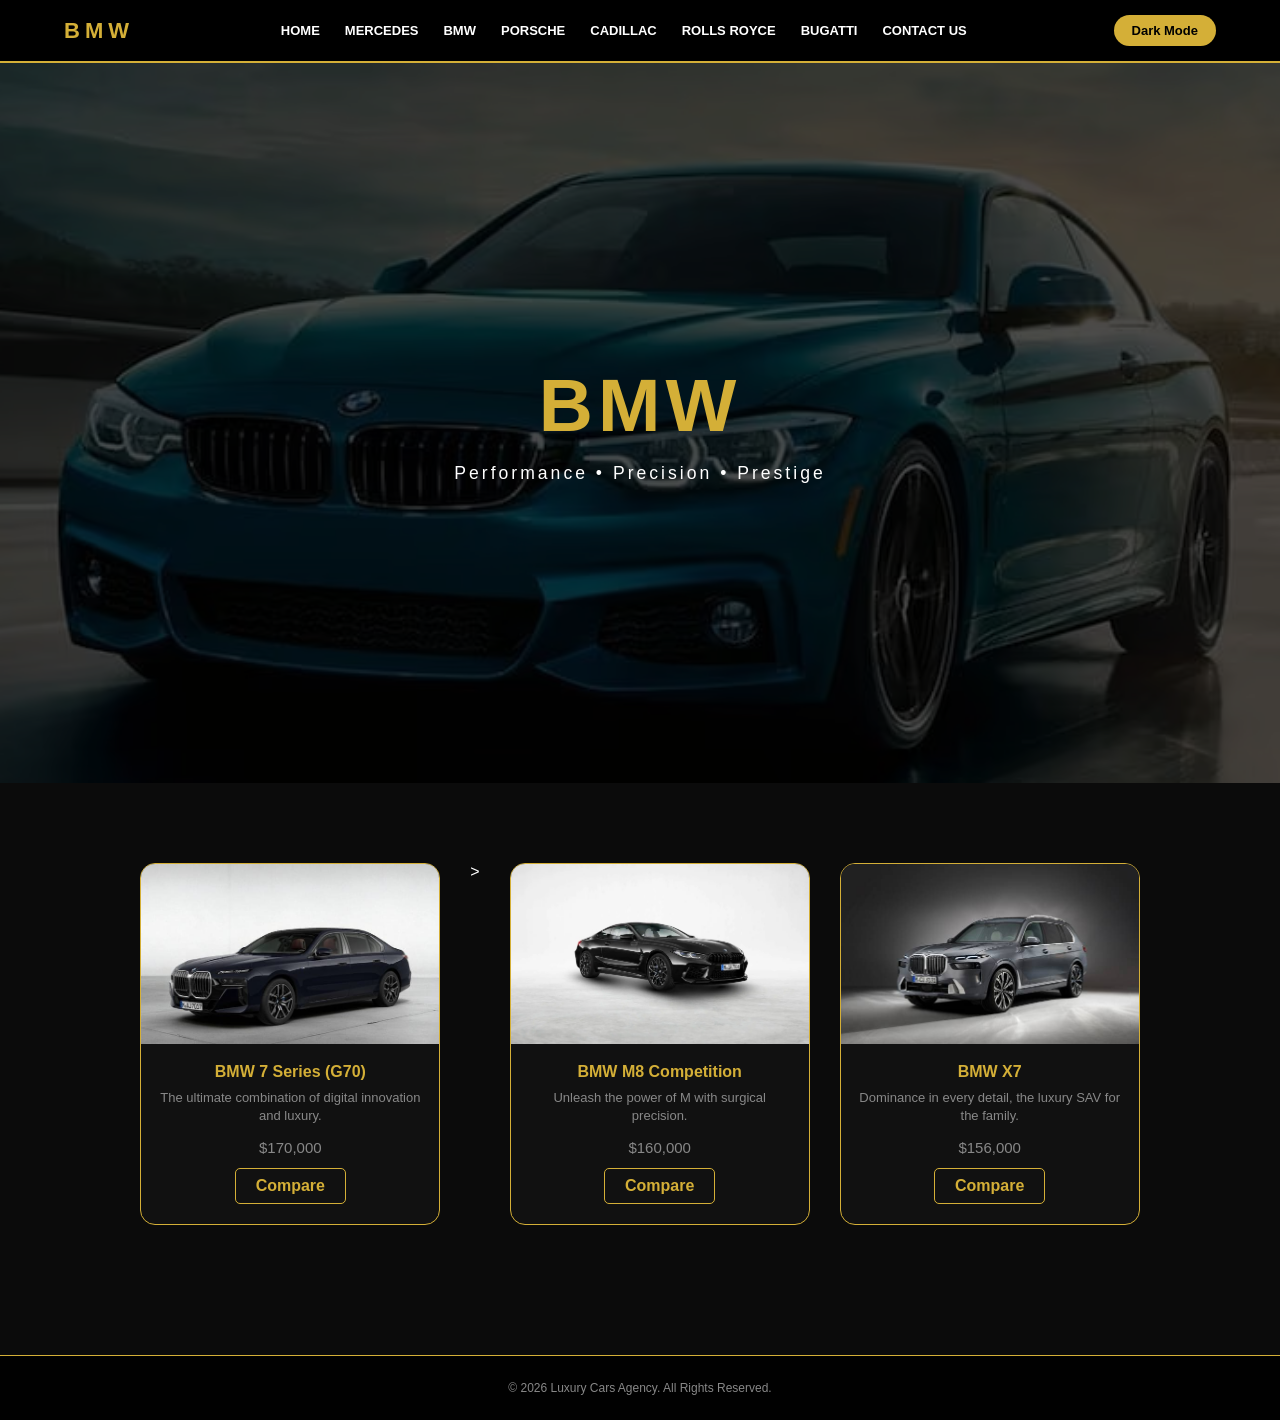
==== commit b001c087: "mohamedmahfouz( clean& rem emogi)" ====
--- a/BMW.html
+++ b/BMW.html
@@ -1,5 +1,5 @@
 <!DOCTYPE html>
-<html lang="en">
+<html>
 <head>
     <meta charset="UTF-8">
     <meta name="viewport" content="width=device-width, initial-scale=1.0">
@@ -25,7 +25,7 @@
             </ul>
         </nav>
 
-        <button id="theme-btn">🌙 Dark Mode</button>
+        <button id="theme-btn"> Dark Mode</button>
     </header>
 
     <section id="hero-section" style="background-image: url('photos/2020-BMW-M5-Driving-Down-Highway.avif');">
